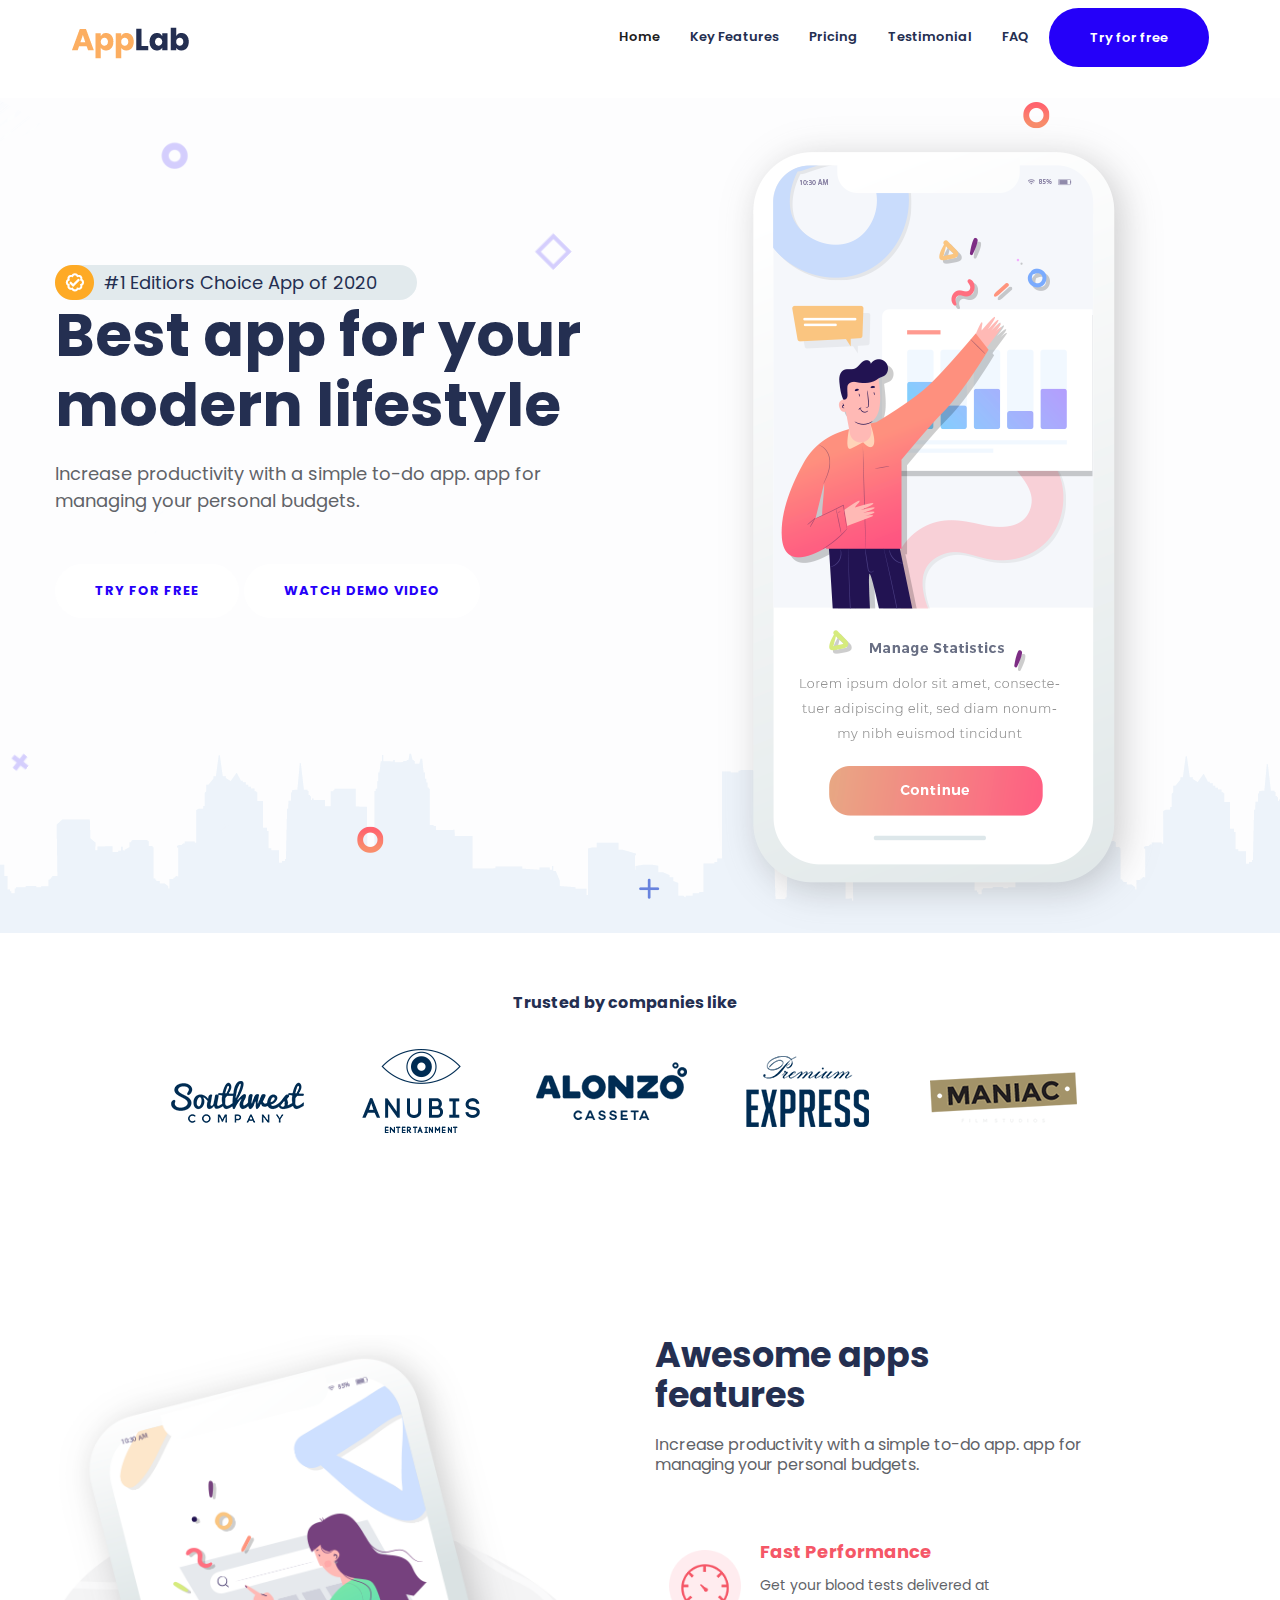
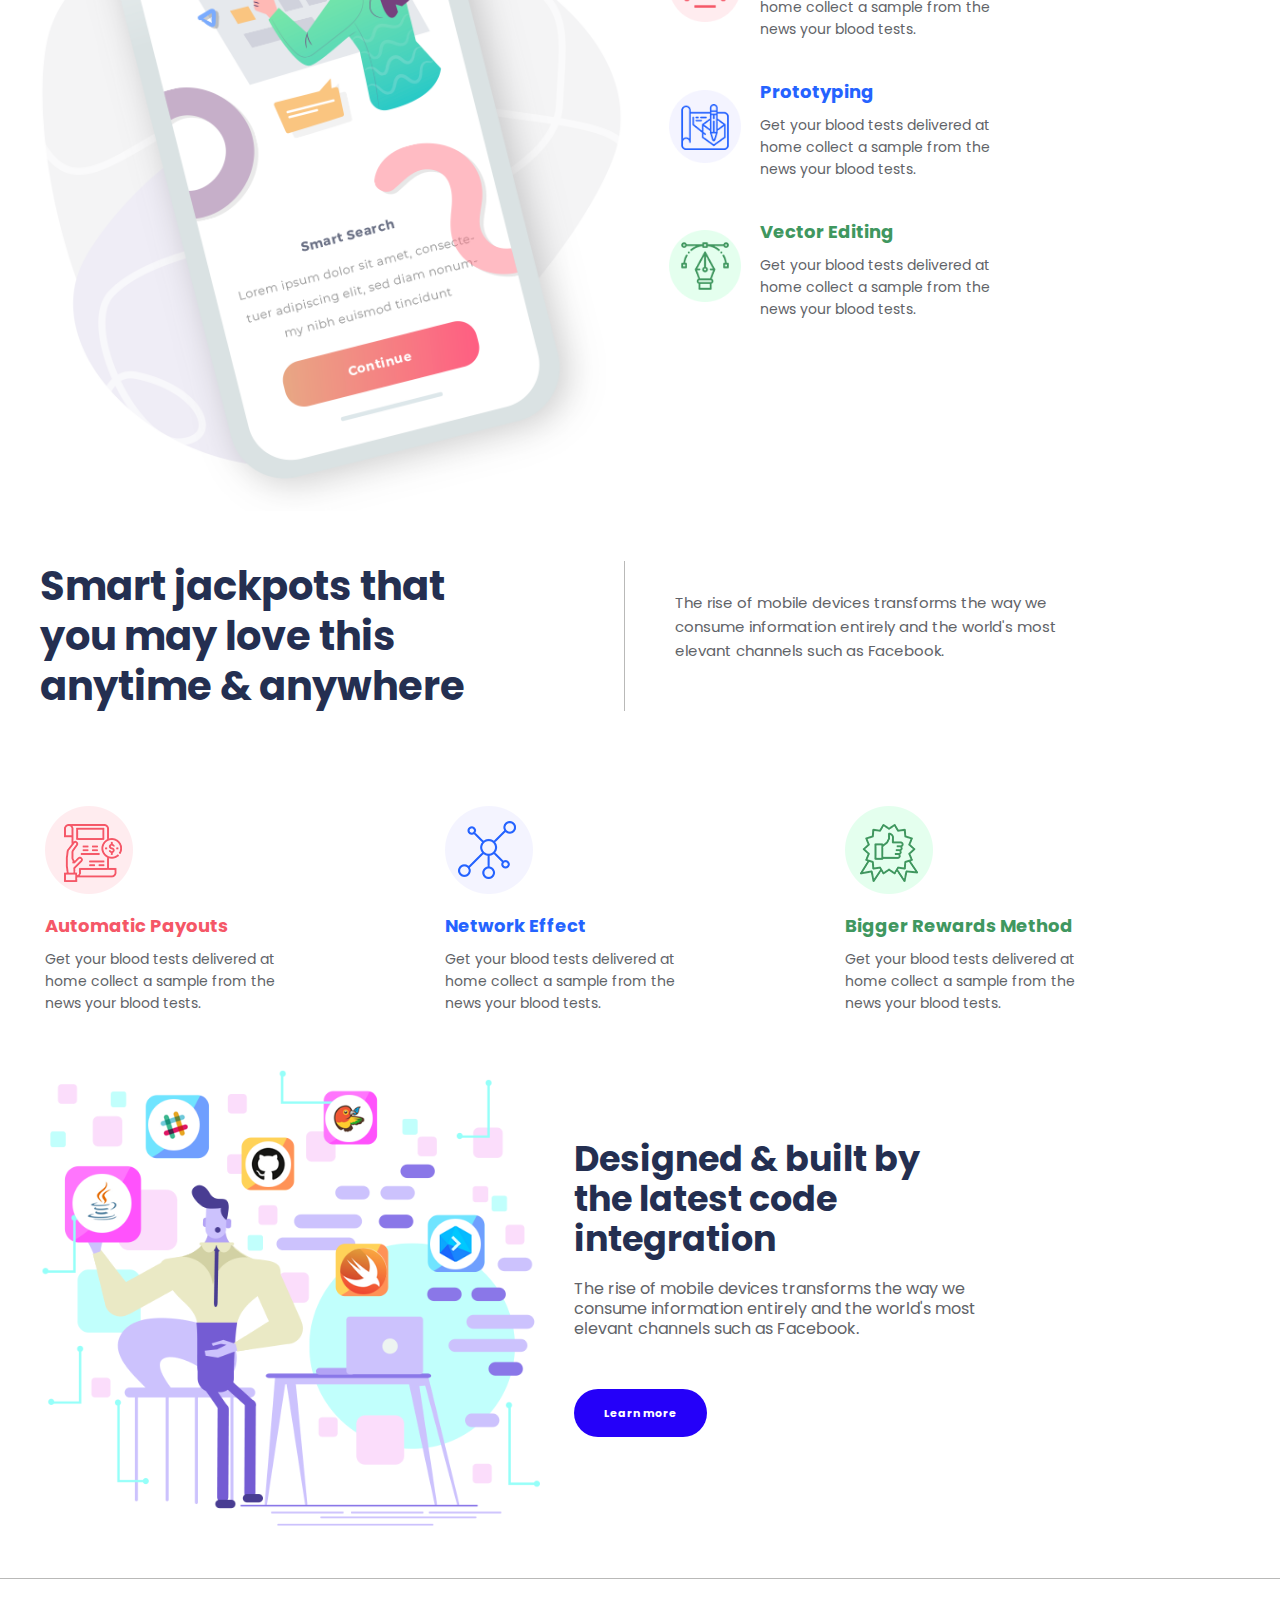
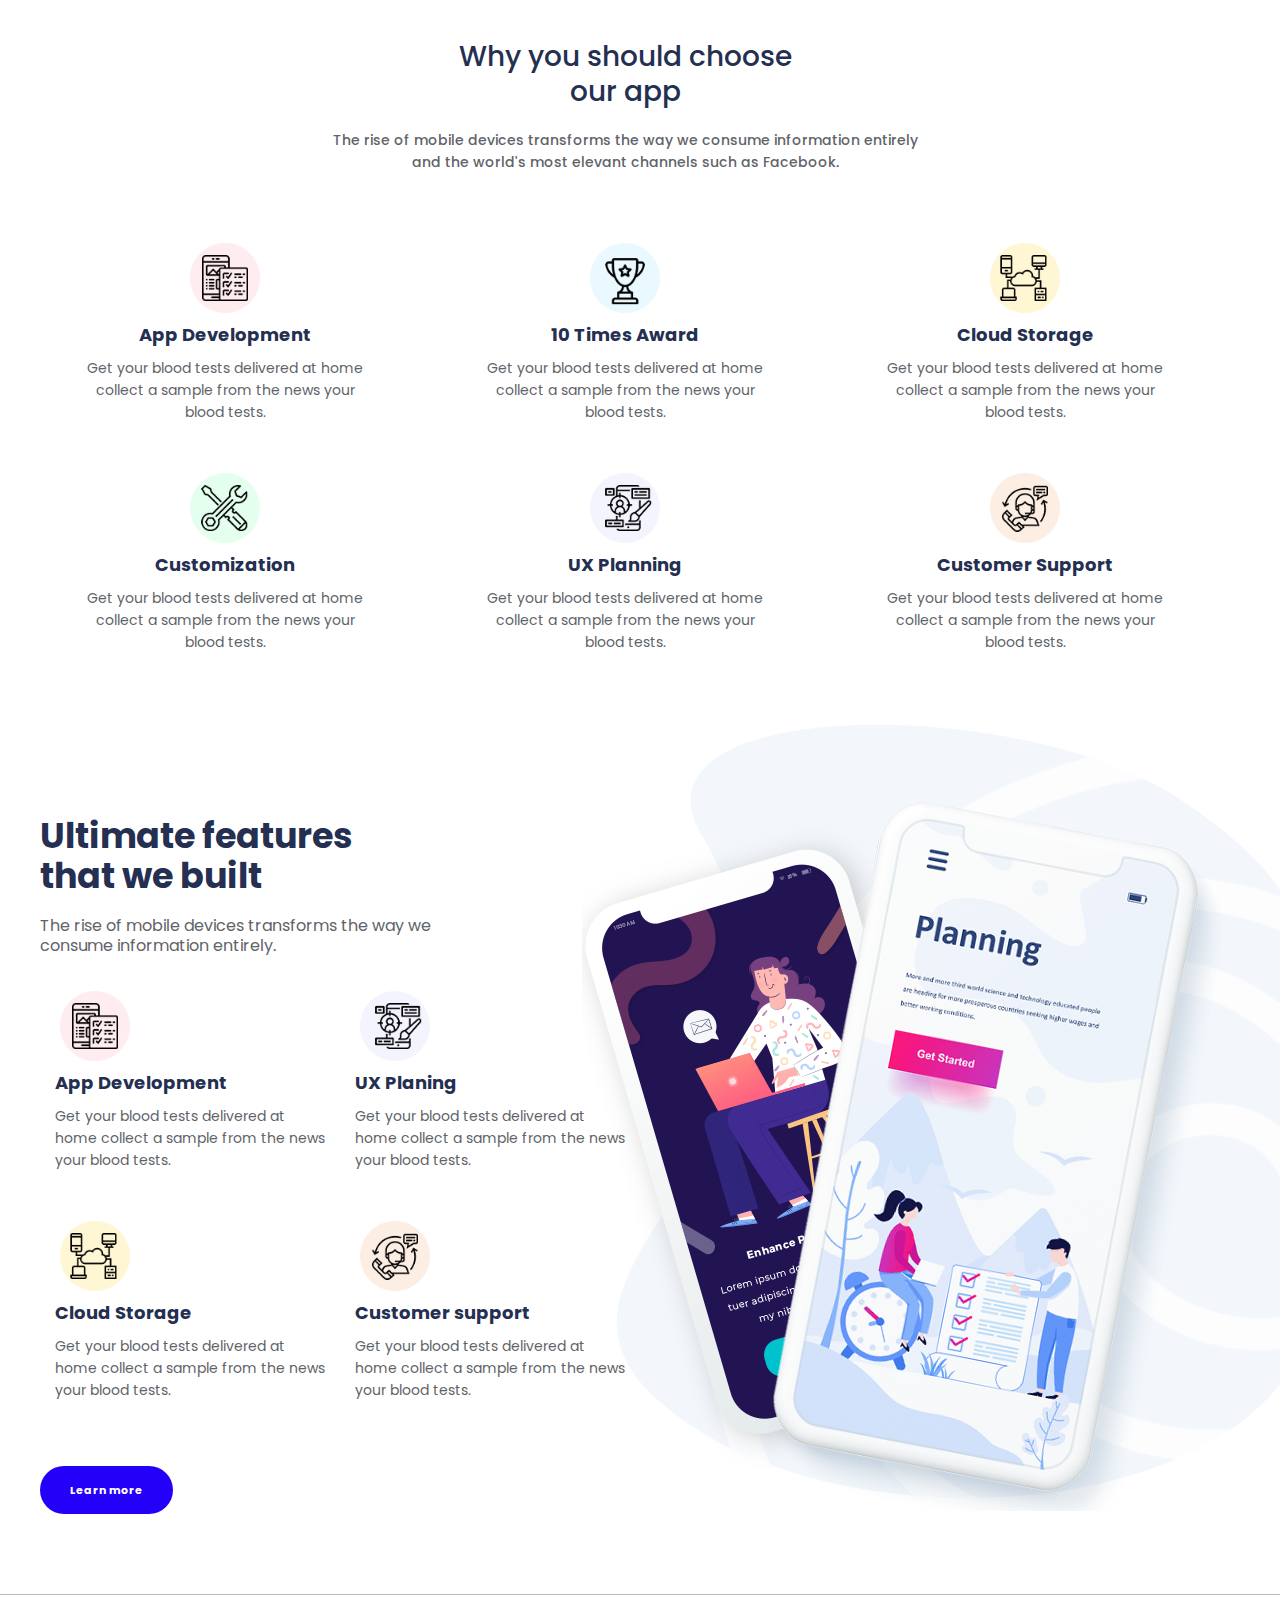
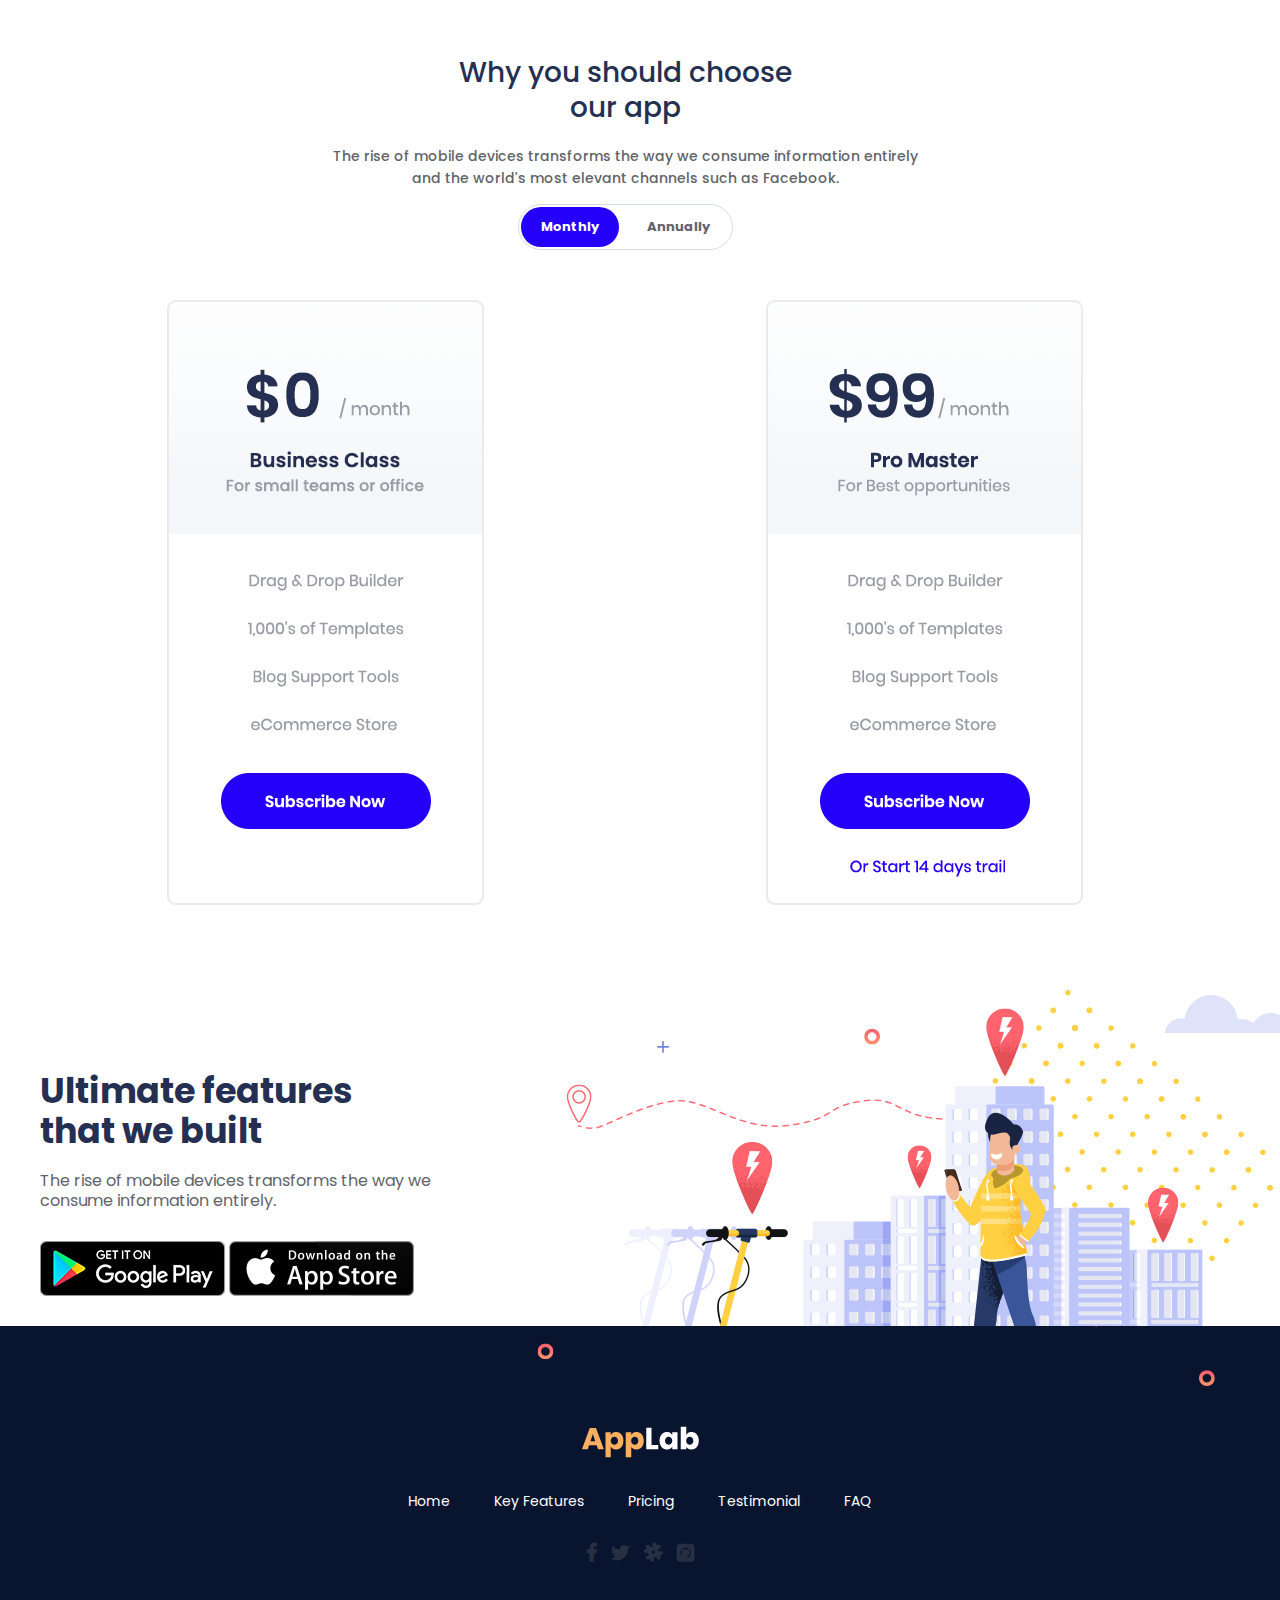
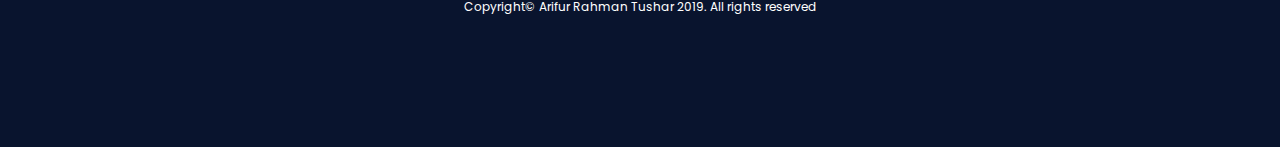
==== index.html @ 86eb219c "add test files" ====
<!DOCTYPE html>
<html lang="en">

<head>
    <meta charset="utf-8">
    <meta name="viewport" content="width=device-width, initial-scale=1, shrink-to-fit=no">
    <title>App Lab</title>

    <link href="https://fonts.googleapis.com/css?family=Roboto:400,500|Open+Sans" rel="stylesheet"><!-- Font -->
    
    <!--google fonts-->
    <link href="https://fonts.googleapis.com/css2?family=Poppins&display=swap" rel="stylesheet">
    <link href="https://fonts.googleapis.com/css2?family=Poppins:wght@400;600&display=swap" rel="stylesheet">

    <!-- Icons -->
    <link rel="stylesheet" href="https://fonts.googleapis.com/icon?family=Material+Icons"/>
    <link rel="stylesheet" href="https://cdnjs.cloudflare.com/ajax/libs/font-awesome/4.7.0/css/font-awesome.min.css">
    <!-- Icons -->

    <link rel="stylesheet" href="css/bootstrap.min.css"><!-- Bootstrap -->
    <link rel="stylesheet" href="css/custom-style.css"><!-- My Css -->

    <!-- Bootstrap -->
    <script src="js/jquery-3.3.1.slim.min.js"></script>
    <script src="js/popper.min.js"></script>
    <script src="js/bootstrap.min.js"></script>
    <!-- Bootstrap closed-->

    <!-- Awesome Slider-->
    <link rel="stylesheet" href="css/owl.carousel.min.css">
    <link rel="stylesheet" href="css/owl.theme.default.css">
    <script src="js/owl.carousel.js"></script>
    <script src="js/awesome-slider.js"></script>
    <!-- Awesome Slider closed-->
    

    

</head>

<body>

<!-- <div style="width:100%; height:1000vh; position:absolute; z-index:999; background:#000; opacity: 0.5;"></div> -->

<section>
    <div class="container">
        <nav class="navbar navbar-expand-lg navbar-light">
          <a class="navbar-brand" href="#"><img src="img/logo.png"></a>
          <button class="navbar-toggler" type="button" data-toggle="collapse" data-target="#navbarSupportedContent" aria-controls="navbarSupportedContent" aria-expanded="false" aria-label="Toggle navigation">
            <span class="navbar-toggler-icon"></span>
          </button>

          <div class="collapse navbar-collapse" id="navbarSupportedContent">
            <ul class="navbar-nav ml-auto">
              <li class="nav-item active">
                <a class="nav-link" href="index.html">Home</a>
              </li>
              <li class="nav-item">
                <a class="nav-link" href="#">Key Features</a>
              </li>

              <li class="nav-item">
                <a class="nav-link" href="#">Pricing</a>
              </li>

              <li class="nav-item">
                <a class="nav-link" href="#">Testimonial</a>
              </li>

              <li class="nav-item">
                <a class="nav-link" href="#">FAQ</a>
              </li>

              <li class="nav-item btn">
                <a class="nav-link" href="#">Try for free</a>
              </li>
            </ul>
          </div>
        </nav>
    </div>
</section>



<section class="banner-main">
    <div class="container">
        <div class="row">
            <div class="col-md-6">
                <div class="banner-left">
                    <span><img src="img/choice-icon.png"> #1 Editiors Choice App of 2020</span>
                    <h1>Best app for your<br>
                        modern lifestyle
                    </h1>
                    <p>Increase productivity with a simple to-do app. app for managing your personal budgets.</p>
                    <p><a href="#">try for free</a> <a href="#">Watch demo video</a></p>
                </div>
            </div>
            <div class="col-md-6">
                <div class="banner-right"><img src="img/banner-mobile.png"></div>
            </div>
        </div>
    </div>
</section>



<section>
    <div class="container">
        <div class="row">
            
            <div class="row al-title">
                <h1><span>Trusted by companies like</span></h1>
            </div>

            <div class="row al-logo">
                <div class="al-logo">
                    <ul>
                        <li><img src="img/company1.png"></li>
                        <li><img src="img/company2.png"></li>
                        <li><img src="img/company3.png"></li>
                        <li><img src="img/company4.png"></li>
                        <li><img src="img/company5.png"></li>
                    </ul>
                </div>
            </div>


            <div class="row">
                <div class="col-md-6">
                    <div class="awesome-left"><img src="img/awesome-mobile.png"></div>
                </div>
                <div class="col-md-6">
                    <div class="awesome-right">
                        <h1>Awesome apps<br> features</h1>
                        <p>Increase productivity with a simple to-do app. app for<br> managing your personal budgets.</p>
                    </div>

                    <div class="awesome-part">
                        <div class="awesome-part-left">
                            <img src="img/awesome-fast.png">
                        </div>
                        <div class="awesome-part-right red">
                            <h5>Fast Performance</h5>
                            <p>Get your blood tests delivered at<br> home collect a sample from the<br> news your blood tests.</p>
                        </div>
                    </div>
                    <div class="awesome-part">
                        <div class="awesome-part-left">
                            <img src="img/awesome-prototyping.png">
                        </div>
                        <div class="awesome-part-right blue">
                            <h5>Prototyping</h5>
                            <p>Get your blood tests delivered at<br> home collect a sample from the<br> news your blood tests.</p>
                        </div>
                    </div>
                    <div class="awesome-part">
                        <div class="awesome-part-left">
                            <img src="img/awesome-vector.png">
                        </div>
                        <div class="awesome-part-right green">
                            <h5>Vector Editing</h5>
                            <p>Get your blood tests delivered at<br> home collect a sample from the<br> news your blood tests.</p>
                        </div>
                    </div>

                </div>
            </div>


            <div class="row smart-main">
                <div class="col-md-6 smart-left">
                    Smart jackpots that<br>
                    you may love this<br>
                    anytime & anywhere
                </div>
                <div class="col-md-6 smart-right">
                    The rise of mobile devices transforms the way we<br>
                    consume information entirely and the world's most<br>
                    elevant channels such as Facebook.
                </div>
            </div>


            <div class="row smart-main">
                <div class="col-md-4">
                   <div class="awesome-part2">
                        <div class="awesome-part-left2">
                            <img src="img/automatic.png">
                        </div>
                        <div class="awesome-part-right2 red">
                            <h5>Automatic Payouts</h5>
                            <p>Get your blood tests delivered at<br> home collect a sample from the<br> news your blood tests.</p>
                        </div>
                    </div>
                </div>
                <div class="col-md-4">
                   <div class="awesome-part2">
                        <div class="awesome-part-left2">
                            <img src="img/network.png">
                        </div>
                        <div class="awesome-part-right2 blue">
                            <h5>Network Effect</h5>
                            <p>Get your blood tests delivered at<br> home collect a sample from the<br> news your blood tests.</p>
                        </div>
                    </div>
                </div>
                <div class="col-md-4">
                   <div class="awesome-part2">
                        <div class="awesome-part-left2">
                            <img src="img/bigger.png">
                        </div>
                        <div class="awesome-part-right2 green">
                            <h5>Bigger Rewards Method</h5>
                            <p>Get your blood tests delivered at<br> home collect a sample from the<br> news your blood tests.</p>
                        </div>
                    </div>
                </div>
            </div>


            <div class="row">
                <div class="col-md-6">
                    <div class="awesome-left"><img src="img/designed.png"></div>
                </div>
                <div class="col-md-6">
                    <div class="awesome-right pt-50">
                        <h1>Designed & built by<br>
                        the latest code<br>
                        integration</h1>
                        <p>The rise of mobile devices transforms the way we<br>
                        consume information entirely and the world's most<br>
                        elevant channels such as Facebook.</p>
                        <p><a href="#">Learn more</a></p>
                    </div>

                </div>
            </div>




        </div>
    </div>
</section>






<section class="b-top">
    <div class="container">
        <div class="row">
            
            <div class="row choose-title">
                <h1>Why you should choose<br>our app<span>The rise of mobile devices transforms the way we consume information entirely<br>
and the world's most elevant channels such as Facebook.</span></h1>
            </div>


            <div class="row smart-main">
                <div class="col-md-4">
                    <div class="choose-top">
                        <img src="img/app1.png">
                    </div>
                    <div class="choose-bot">
                        <h5>App Development</h5>
                        <p>Get your blood tests delivered at home collect a sample from the news your blood tests.</p>
                    </div>
                </div>

                <div class="col-md-4">
                    <div class="choose-top">
                        <img src="img/app2.png">
                    </div>
                    <div class="choose-bot">
                        <h5>10 Times Award</h5>
                        <p>Get your blood tests delivered at home collect a sample from the news your blood tests.</p>
                    </div>
                </div>

                <div class="col-md-4">
                    <div class="choose-top">
                        <img src="img/app3.png">
                    </div>
                    <div class="choose-bot">
                        <h5>Cloud Storage</h5>
                        <p>Get your blood tests delivered at home collect a sample from the news your blood tests.</p>
                    </div>
                </div>

                <div class="col-md-4">
                    <div class="choose-top">
                        <img src="img/app4.png">
                    </div>
                    <div class="choose-bot">
                        <h5>Customization</h5>
                        <p>Get your blood tests delivered at home collect a sample from the news your blood tests.</p>
                    </div>
                </div>

                <div class="col-md-4">
                    <div class="choose-top">
                        <img src="img/app5.png">
                    </div>
                    <div class="choose-bot">
                        <h5>UX Planning</h5>
                        <p>Get your blood tests delivered at home collect a sample from the news your blood tests.</p>
                    </div>
                </div>

                <div class="col-md-4">
                    <div class="choose-top">
                        <img src="img/app6.png">
                    </div>
                    <div class="choose-bot">
                        <h5>Customer Support</h5>
                        <p>Get your blood tests delivered at home collect a sample from the news your blood tests.</p>
                    </div>
                </div>
                
            </div>


        </div>
    </div>
</section>



<section class="ultimate-bg">
    <div class="container">

        <div class="row mt-4 pt-4">
            
            <div class="col-lg-6 col-md-12 col-sm-12 col-xs-12">

                <div class="row">
                    <div class="awesome-right pt-50">
                        <h1>Ultimate features <br>that we built</h1>
                        <p>The rise of mobile devices transforms the way we<br> consume information entirely.</p>
                    </div>
                </div>

                <div class="row">

                    <div class="col-md-6">
                        <div class="choose-top text-left">
                            <img src="img/app1.png">
                        </div>
                        <div class="choose-bot text-left pl-0 pr-0">
                            <h5>App Development</h5>
                            <p>Get your blood tests delivered at home collect a sample from the news your blood tests.</p>
                        </div>
                    </div>

                    <div class="col-md-6">
                        <div class="choose-top text-left">
                            <img src="img/app5.png">
                        </div>
                        <div class="choose-bot text-left pl-0 pr-0">
                            <h5>UX Planing</h5>
                            <p>Get your blood tests delivered at home collect a sample from the news your blood tests.</p>
                        </div>
                   </div>

                    <div class="col-md-6">
                        <div class="choose-top text-left">
                            <img src="img/app3.png">
                        </div>
                        <div class="choose-bot text-left pl-0 pr-0">
                            <h5>Cloud Storage</h5>
                            <p>Get your blood tests delivered at home collect a sample from the news your blood tests.</p>
                        </div>
                   </div>

                    <div class="col-md-6">
                        <div class="choose-top text-left">
                            <img src="img/app6.png">
                        </div>
                        <div class="choose-bot text-left pl-0 pr-0">
                            <h5>Customer support</h5>
                            <p>Get your blood tests delivered at home collect a sample from the news your blood tests.</p>
                        </div>
                   </div>

                </div>

                <div class="row">
                    <div class="awesome-right">
                        <p><a href="#">Learn more</a></p>
                    </div>
                </div>

            </div>
            <div class="col-md-6">&nbsp;</div>
        </div>

    </div>
</section>




<section class="b-top">
    <div class="container">
        <div class="row">
            
            <div class="row choose-title">
                <h1>Why you should choose<br>our app<span>The rise of mobile devices transforms the way we consume information entirely<br>
and the world's most elevant channels such as Facebook.</span></h1>
            </div>


            <div class="row full pl-3 pr-3 pb-4">

                <div class="tabing-cover">

                    <ul class="nav nav-tabs" id="myTab" role="tablist">
                        <span>
                        <li class="nav-item" role="presentation">
                            <a class="nav-link text-center active" id="branding-tab" data-toggle="tab" href="#branding" role="tab" aria-controls="branding" aria-selected="true">
                                Monthly
                            </a>
                        </li>
                        <li class="nav-item" role="presentation">
                            <a class="nav-link text-center" id="website-tab" data-toggle="tab" href="#website" role="tab" aria-controls="website" aria-selected="false">
                                Annually
                            </a>
                        </li>
                        </span>
                        
                    </ul>


                    <div class="tab-content" id="myTabContent">

                        <div class="tab-pane fade show active" id="branding" role="tabpanel" aria-labelledby="branding-tab">
                            <div class="row mb-4">
                                <div class="col-md-6">
                                    <div class="port-main">
                                        <img src="img/0.png" width="auto">
                                    </div>
                                </div>
                                <div class="col-md-6">
                                    <div class="port-main">
                                        <img src="img/99.png" width="auto">
                                    </div>
                                </div>
                            </div>
                        </div>



                        <div class="tab-pane fade" id="website" role="tabpanel" aria-labelledby="website-tab">
                            <div class="row mb-4">
                                <div class="col-md-6">
                                    <div class="port-main">
                                        <img src="img/0.png">
                                    </div>
                                </div>
                                <div class="col-md-6">
                                    <div class="port-main">
                                        <img src="img/99.png" width="auto">
                                    </div>
                                </div>
                            </div>
                        </div>

                        
                    </div>
                </div>
            </div>


        </div>
    </div>
</section>



<section class="f-top-bg">
    <div class="container">

        <div class="row mt-4 pt-4">
            
            <div class="col-lg-6 col-md-12 col-sm-12 col-xs-12">

                <div class="row">
                    <div class="awesome-right pt-50">
                        <h1>Ultimate features <br>that we built</h1>
                        <p>The rise of mobile devices transforms the way we<br> consume information entirely.</p>
                    </div>
                </div>

                <div class="row">
                    <div class="awesome-right">
                        <p><img src="img/google-pay.png"> <img src="img/app-store.png"></p>
                    </div>
                </div>

            </div>
            <div class="col-md-6">&nbsp;</div>
        </div>

    </div>
</section>



<footer class="footer-bg">
    <div class="container">
        <div class="row">
            <div class="footer-nav"><img src="img/footer-logo.png"></div>
        </div>
        <div class="row">
            <div class="footer-nav">
                <ul>
                    <li><a href="#">Home</a></li>
                    <li><a href="#">Key Features</a></li>
                    <li><a href="#">Pricing</a></li>
                    <li><a href="#">Testimonial</a></li>
                    <li><a href="#">FAQ</a></li>
                </ul>
            </div>
        </div>
        <div class="row">
            <div class="footer-nav">
                <a href="#"><i class="fa fa-facebook" aria-hidden="true"></i></a>
                <a href="#"><i class="fa fa-twitter" aria-hidden="true"></i></a>
                <a href="#"><i class="fa fa-slack" aria-hidden="true"></i></a>
                <a href="#"><i class="fa fa-github-square" aria-hidden="true"></i></a>
            </div>
        </div>
        <div class="row">
            <div class="footer-nav">
                <p>Copyright© Arifur Rahman Tushar 2019. All rights reserved</p>
            </div>
        </div>
    </div>
</footer>



</body>
</html>
---- css/custom-style.css ----
body{ font-family: 'Poppins', sans-serif;}


h1,h2,h3,h4,h5,h6{ margin:0px; padding:0px; }
p{ padding:0px; margin:0px; }


.navigation-main{ width:100%; padding-top:15px;}
.navbar-light .navbar-nav .nav-link{ color:#242f51; font-size:13px; font-weight:600; margin-left:10px; margin-right:20px; line-height:57px; padding:0px;}
.navbar-nav .btn{ background:#2500f9; border-radius:30px; padding:0px; margin-bottom:10px;}
.navbar-nav .btn a{ color:#fff !important; display:inline-block; padding:0px; line-height:57px; margin-left:0px !important; margin-right:0px !important; 
	padding-left:40px!important; padding-right:40px!important;}


@media only screen and (max-width:991px){
 .navbar-collapse{ background:#ff7500; position:absolute; top:50px; width:100%; border-radius:5px; z-index:9; }
 .navbar-light .navbar-toggler{ border:none; outline:none; }
}


.banner-main{ background-image:url("../img/banner-bg2.png"); padding-top:30px; background-position:bottom left; background-repeat:repeat-x;}


.banner-left{ padding:150px 0px;}
.banner-left span{ display:inline-block; font-size:18px; line-height:20px; color:#242f51; padding-right:40px; background-color:#e2eaed; line-height:35px; border-radius:20px;}
.banner-left span img{ float:left; margin-right:10px;}
.banner-left h1{ margin-bottom:20px; font-size:60px; color:#242f51; line-height:70px; font-weight:bold;}
.banner-left p{ font-size:18px; color:#616368; }
.banner-left p a{ text-decoration:none; background:#fff; padding:17px 40px; border-radius:30px; color:#2500f9; 
	text-transform:uppercase; font-weight:bold; letter-spacing:1px; font-size:13px; margin-top:50px; display:inline-block;}
.banner-left p a:hover{ background:#2500f9; color:#fff; }

.banner-right{ text-align:center; }
.banner-right img{}



.al-title{ text-align:center; margin-bottom:20px; width:100%;}
.al-title h1{ display:block; width:100%; font-size:28px; border-bottom:none; color:#14171e; margin:60px 0px 0px 0px;}
.al-title h1 span{ font-size:16px; color:#242f51; font-weight:bold; display:block; margin-bottom:15px;}
.al-title p{ width:100%; font-size:18px; line-height:27px; margin-top:50px;}

.al-logo{ width:100%; text-align:center; margin-bottom:100px;}
.al-logo p{ font-size:18px; line-height:27px;}
.al-logo ul{ margin:0px; padding:0px; list-style-type:none;}
.al-logo ul li{ display:inline; margin-left:25px; margin-right:25px;}
.al-logo ul li img{}



.awesome-left{ text-align: center; }
.awesome-left img{ width:100%; height:auto; }

.awesome-right{}
.awesome-right.pt-50{ padding-top:70px; }
.awesome-right h1{ margin-bottom:20px; font-size:35px; color:#242f51; line-height:40px; font-weight:bold;}
.awesome-right p{ font-size:16px; color:#616368; line-height:20px; margin-bottom:30px;}

.awesome-right p a{ text-decoration:none; padding:14px 30px; border-radius:30px; background-color:#2500f9; color:#fff; font-weight:bold; font-size:11px; margin-top:20px; display:inline-block;}
.awesome-right p a:hover{ background-color:#2500f9; color:#fff;}

.awesome-part{ width:100%; float:left; margin-top:20px; }
.awesome-part-left{ width:100px; padding:5px; float:left; margin-top:10px; text-align:center;}
.awesome-part-left img{ margin-top:10px; width:80%; }
.awesome-part-right{ padding:5px; width: calc(100% - 100px); float:right; text-align:left; margin-top:10px;}
.awesome-part-right h5{ font-size:18px; line-height:24px; margin-bottom:10px; font-weight:bold;}
.awesome-part-right p{ font-size:14px; line-height:22px; color:#616368;}



.red{ color:#f55767;}
.blue{ color:#2563ff;}
.green{ color:#40975f;}




.smart-main{ width:100%; float:left; margin-top:50px;}
.smart-left{ font-size:40px; line-height:50px; color:#242f51; font-weight:bold; border-right:1px solid #b9b9b8;}
.smart-right{ font-size:15px; line-height:24px; color:#616368; padding-left:50px; padding-top:30px;}




.awesome-part2{ width:100%; float:left; margin-top:20px; margin-bottom:50px;}

.awesome-part-left2{ width:100%; padding:5px; float:left; margin-top:10px;}
.awesome-part-left2 img{ margin-top:10px; }

.awesome-part-right2{ padding:5px; width:100%; float:left; margin-top:10px;}
.awesome-part-right2 h5{ font-size:18px; line-height:24px; margin-bottom:10px; font-weight:bold;}
.awesome-part-right2 p{ font-size:14px; line-height:22px; color:#616368;}





.b-top{ border-top:1px solid #b9b9b8; margin-top:50px;}
/*.b-bot{ border-bottom:1px solid #b9b9b8; margin-bottom:50px;}*/

.choose-title{ text-align:center; width:100%;}
.choose-title h1{ display:block; width:100%; font-size:28px; line-height:35px; border-bottom:none; color:#242f51; margin:60px 0px 0px 0px;}
.choose-title h1 span{ font-size:14px; line-height:22px; color:#616368; display:block; margin-top:20px; margin-bottom:15px;}
/*.choose-title p{ width:100%; font-size:18px; line-height:27px; margin-top:50px;}*/

.choose-top{ width:100%; padding:5px; float:left; text-align:center;}
.choose-top img{ width:70px; }

.choose-bot{ padding:5px 40px; width:100%; float:left; text-align:center; margin-bottom:40px;}
.choose-bot h5{ font-size:18px; line-height:24px; margin-bottom:10px; font-weight:bold; color:#242f51;}
.choose-bot p{ font-size:14px; line-height:22px; color:#616368;}


.ultimate-bg{ background-image:url(../img/ultimate-mobile.png); background-repeat: no-repeat; background-position:top right; }

@media only screen and (max-width:992px){
.ultimate-bg{ background-image:none;}

}






.full{ width:100%; float:left; }

.tabing-cover{ margin:0px auto; width:100%; float:left; }
.tabing-cover .nav{ display:inherit; margin-bottom:50px;}
.tabing-cover .nav-tabs{ text-align:center; border-bottom:none;}
.tabing-cover .nav-tabs span{ border:1px solid #d6dcdf; display:inline-block; border-radius:30px;}
.tabing-cover .nav-tabs .nav-item{ display:inline-block; border-radius:30px; margin:2px;}
.tabing-cover .nav-tabs .nav-link{ background:#fff; border:none; border-radius:30px; font-weight:bold; color:#616368; font-size:13px; padding:10px 20px; }
.tabing-cover .nav-tabs .nav-link:hover{ background-color:#2500f9; color:#fff; }
.tabing-cover .nav-tabs .nav-item.show .nav-link, .nav-tabs .nav-link.active{ background-color:#2500f9; color:#fff;}

.port-main{ text-align:center; }
.port-main img{ text-align:center; }



.f-top-bg{ background-image:url(../img/download-app-bg.png); background-repeat: no-repeat; background-position:top right; }

@media only screen and (max-width:992px){
.f-top-bg{ background-image:none;}

}



.footer-bg{ background-image:url(../img/footer-bg.png); background-repeat:no-repeat; background-position: top right; background-color:#09142e; padding:100px 0px;}

.footer-nav{ width:100%; float:left; text-align:center; margin-bottom:30px;}
.footer-nav img{ width:auto; height:auto; }
.footer-nav ul{ margin:0px; padding:0px; }
.footer-nav ul li{ list-style:none; display: inline; margin:0px 20px;}
.footer-nav ul li a{ text-decoration:none; font-size:14px; line-height:20px; color:#fff;}
.footer-nav ul li a:hover{ text-decoration: underline; }
.footer-nav p{ font-size:12px; color:#fff; line-height:20px; }
.footer-nav a i{ color:#273043; font-size:20px; margin:0px 5px; font-weight:bold;}
.footer-nav a i:hover{ color:#fff; }
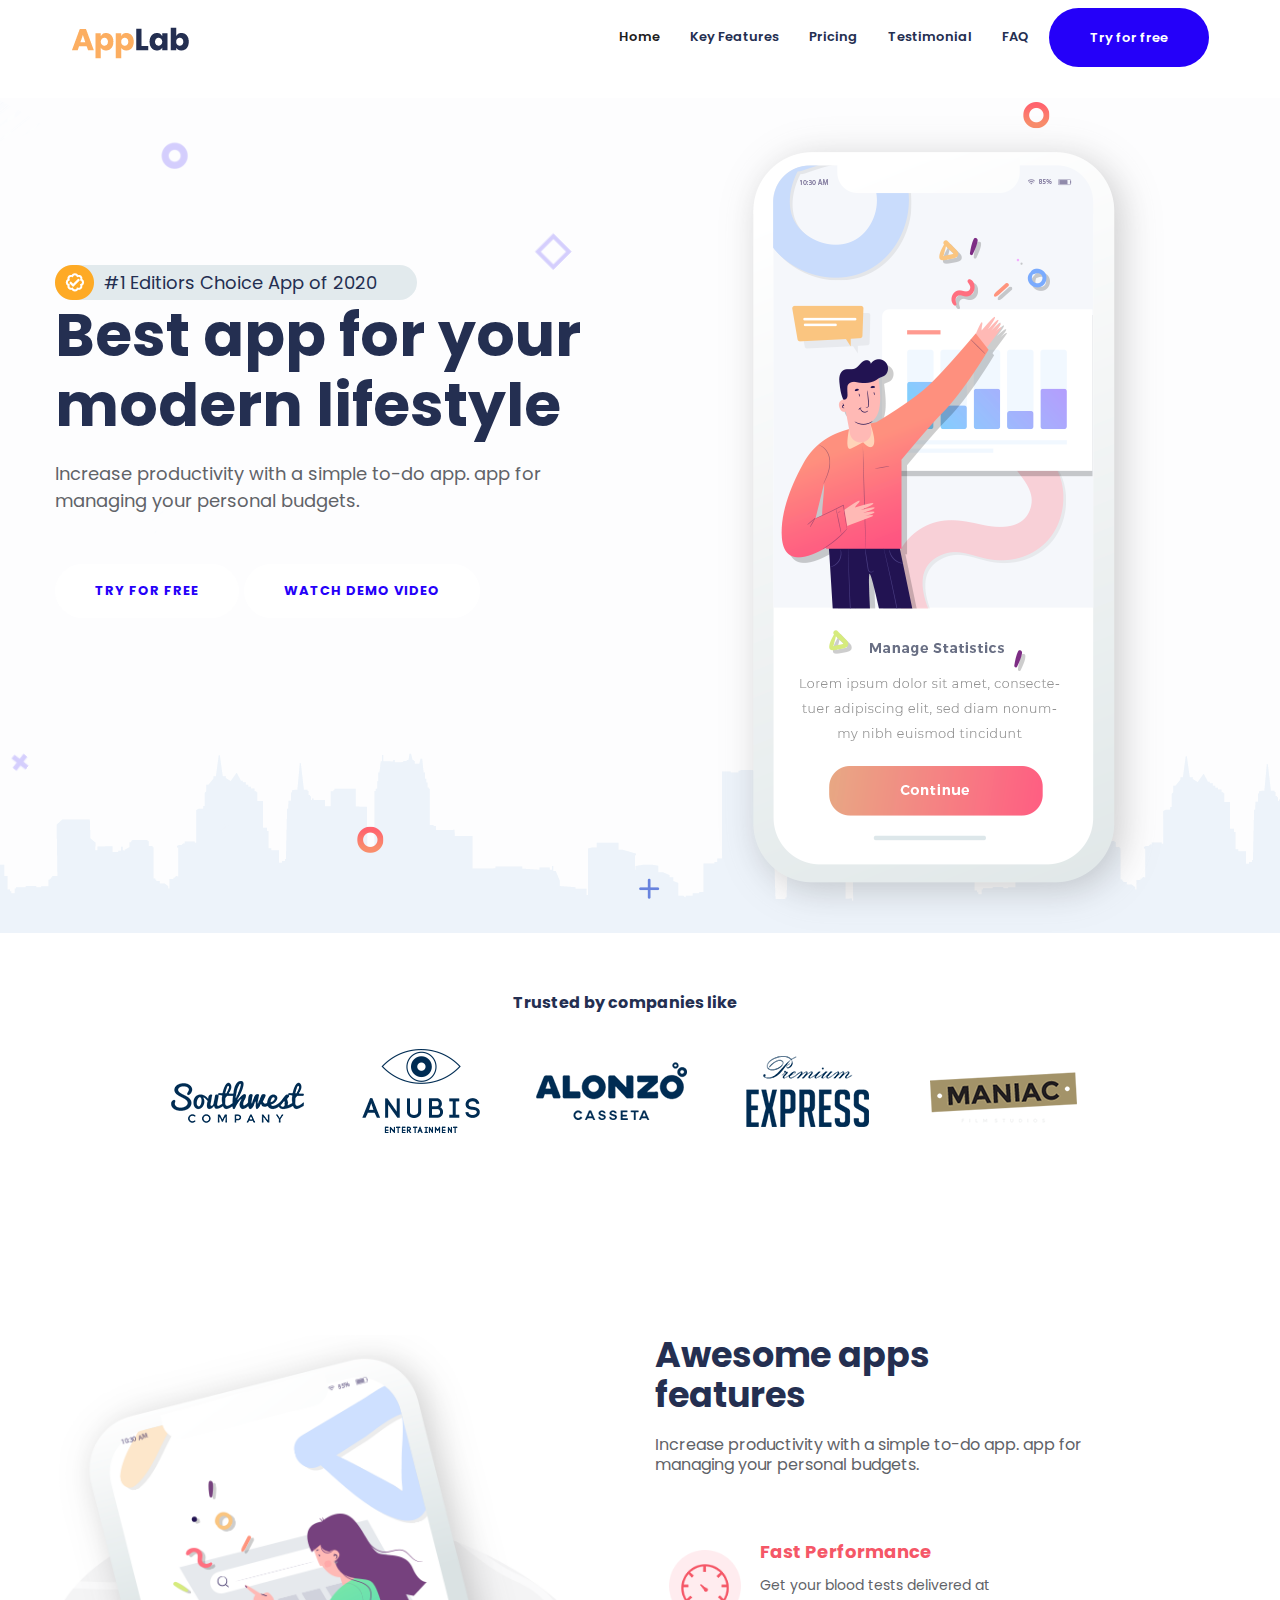
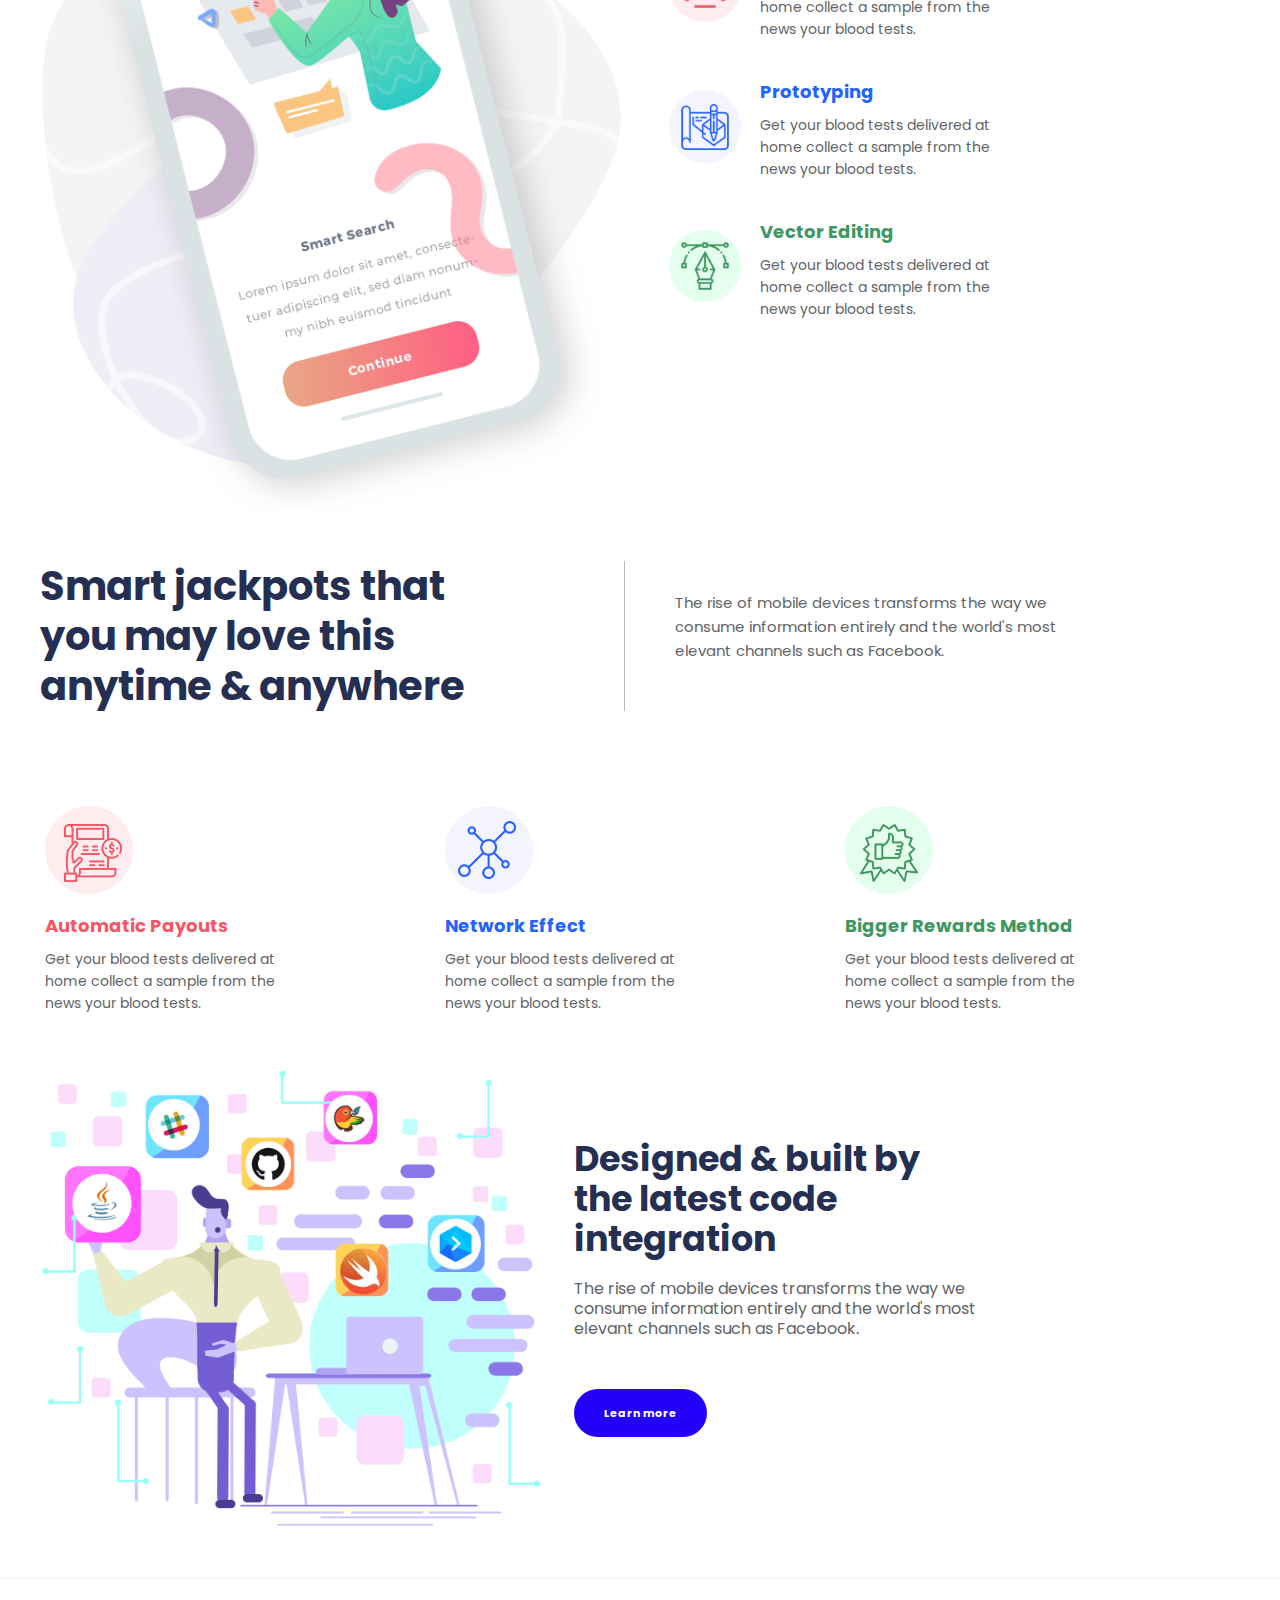
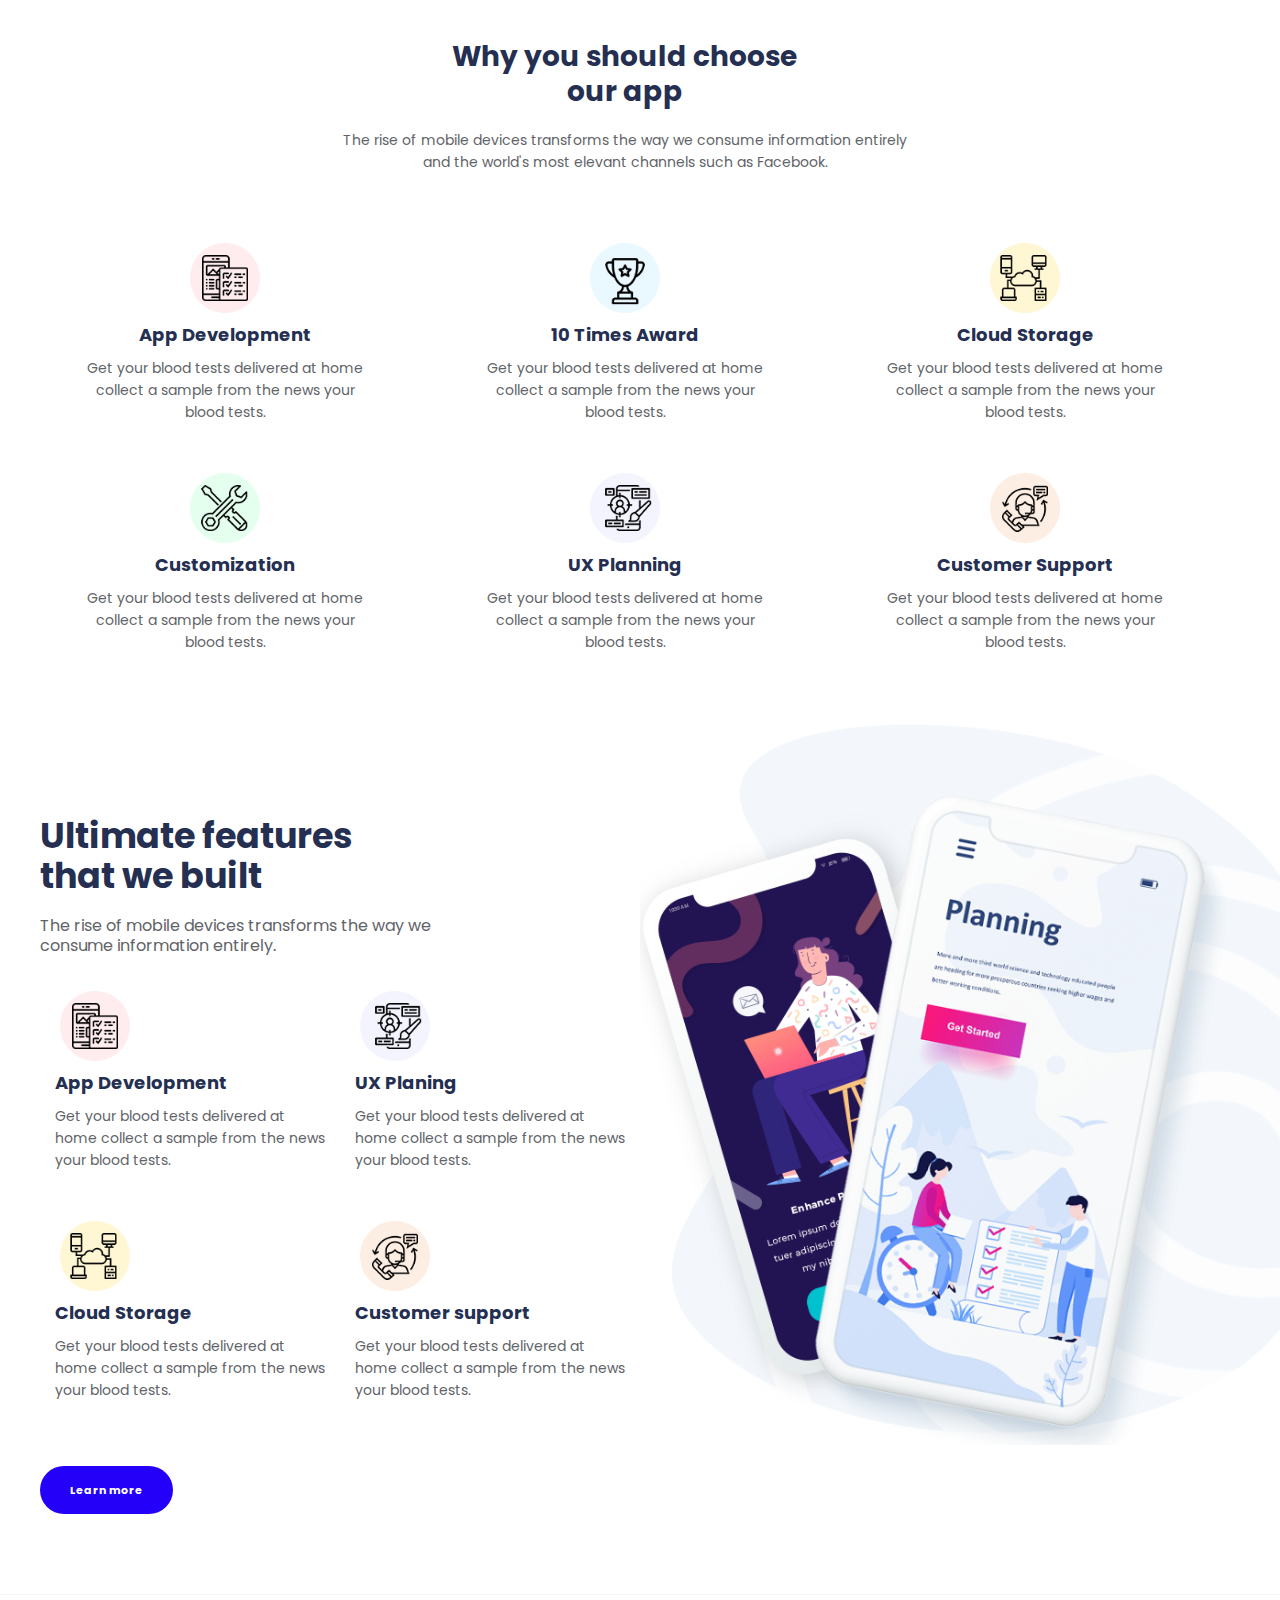
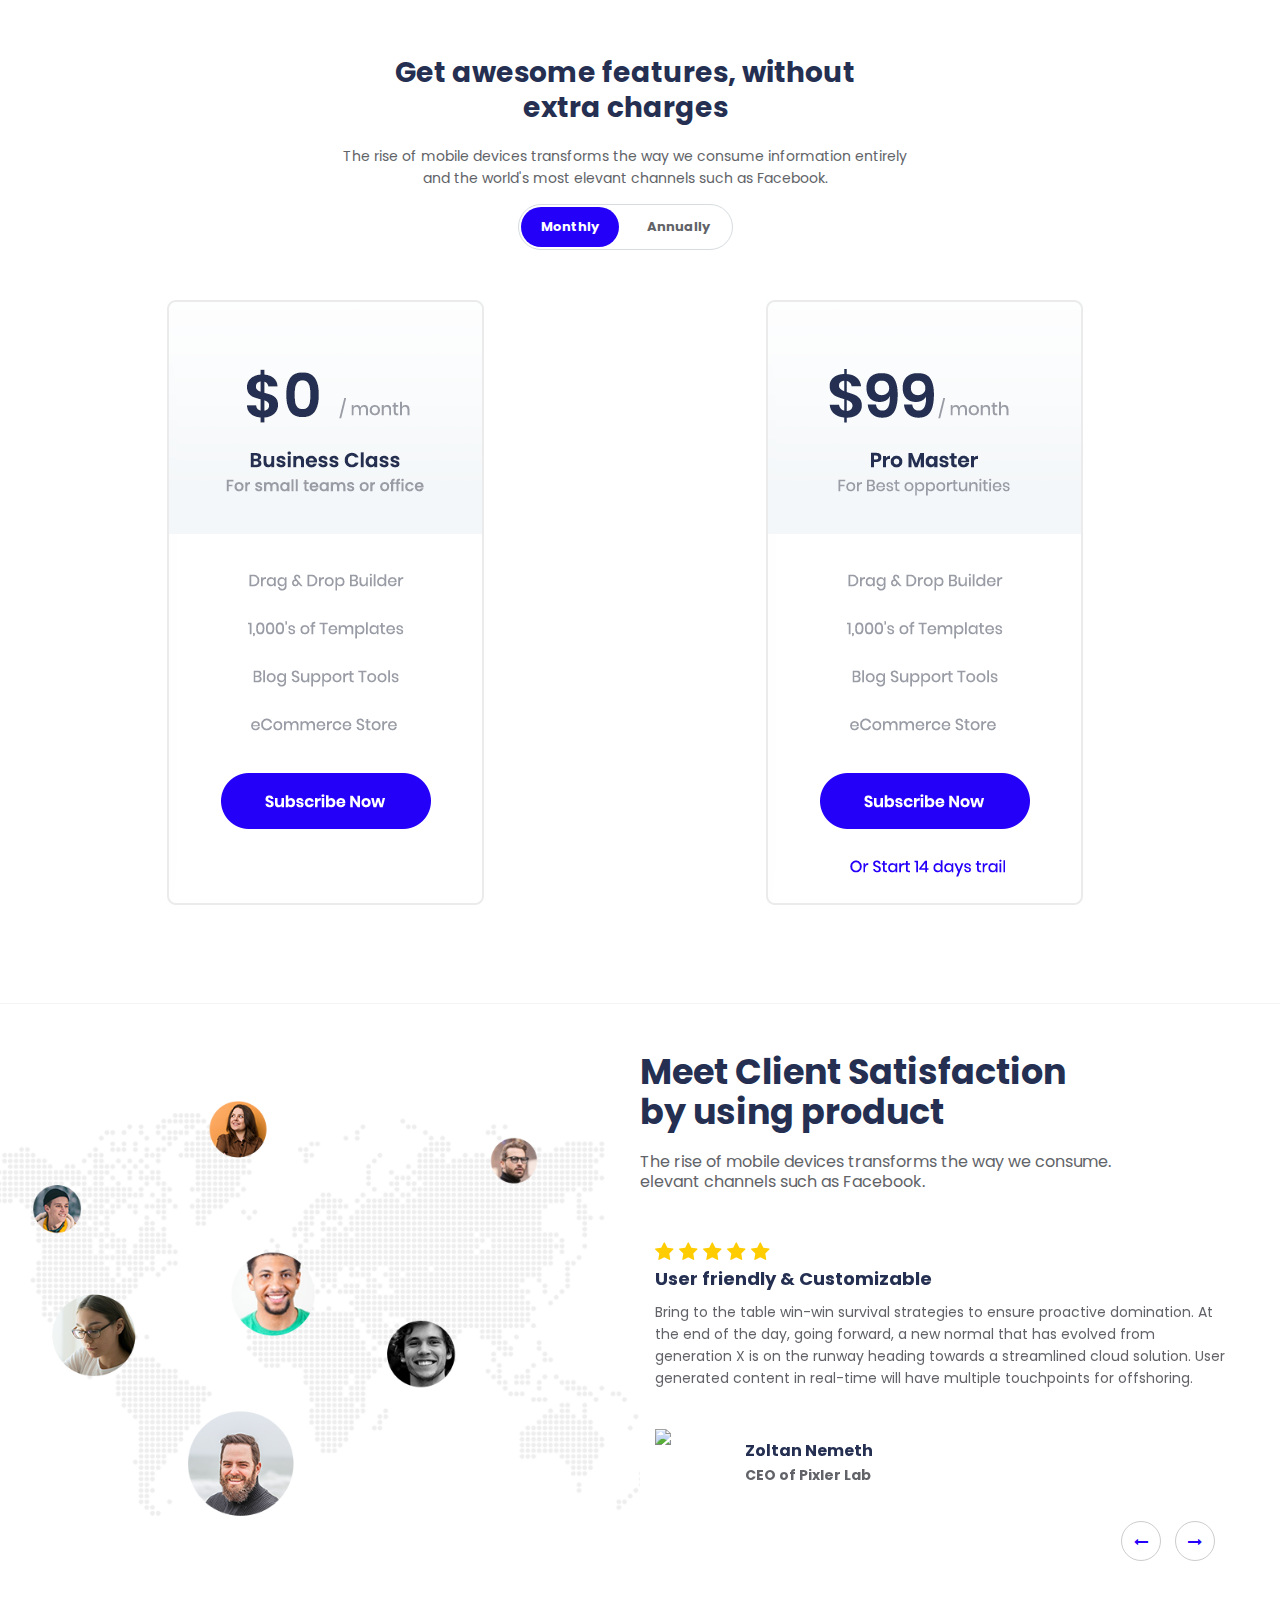
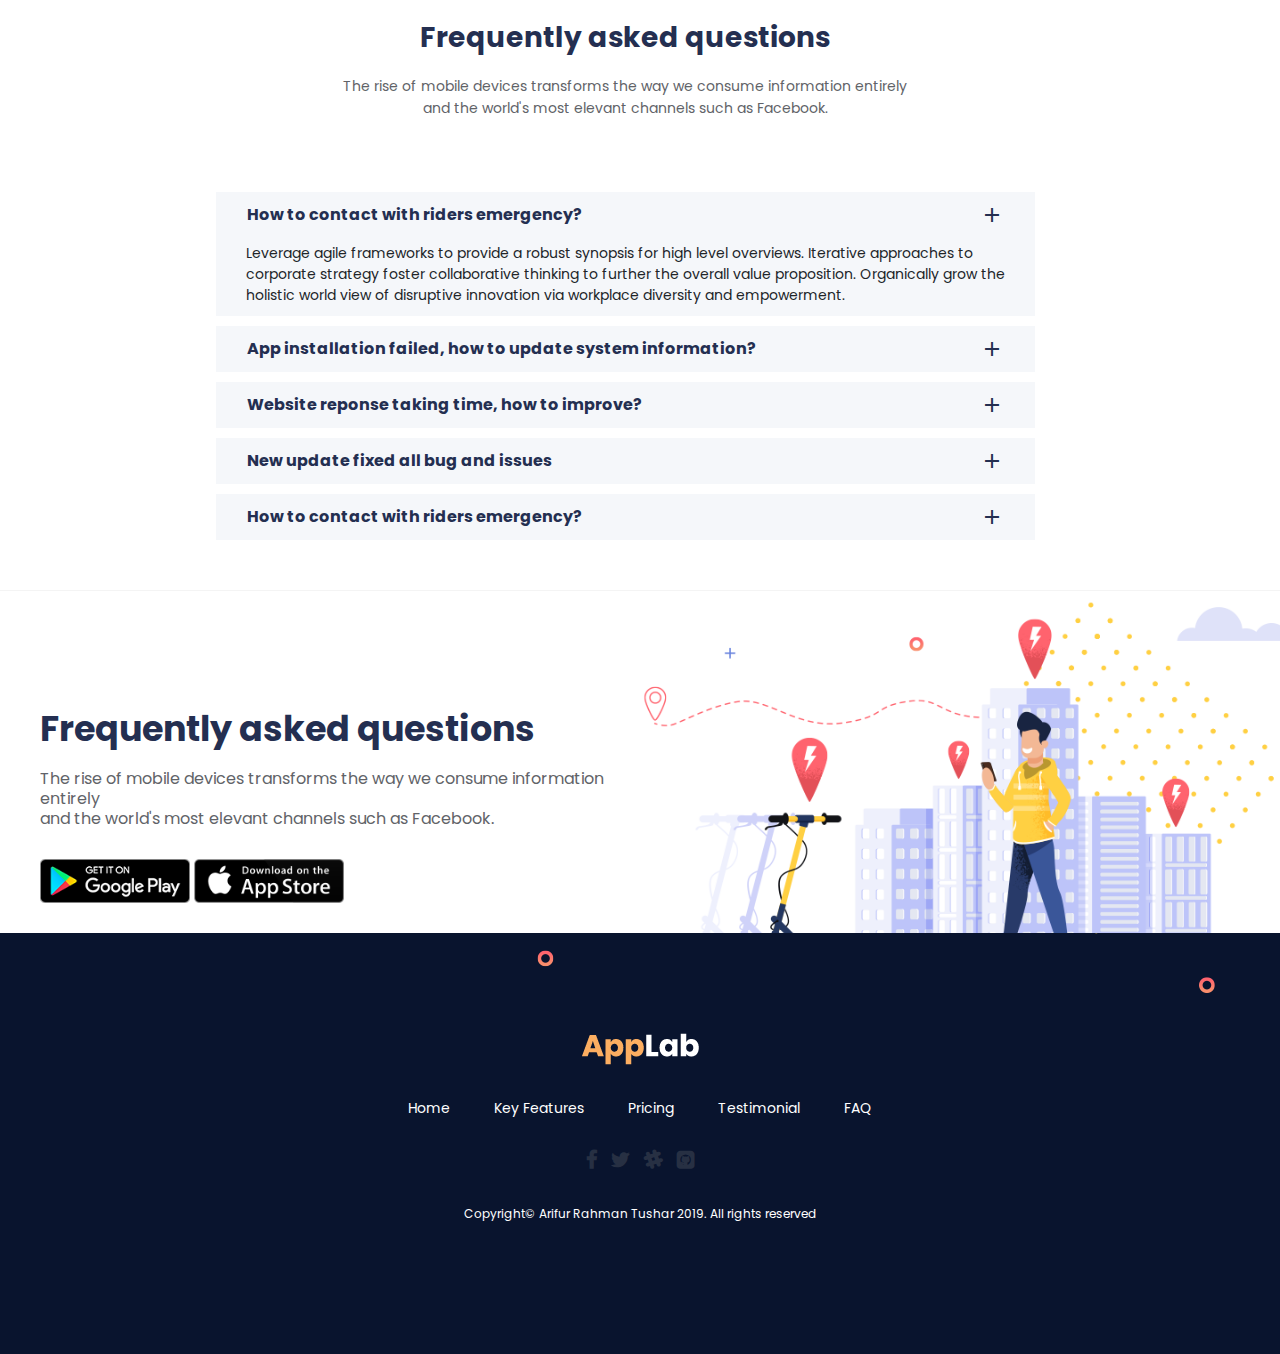
==== commit d1167929: "Update index.html" ====
--- a/index.html
+++ b/index.html
@@ -26,21 +26,13 @@
     <script src="js/bootstrap.min.js"></script>
     <!-- Bootstrap closed-->
 
-    <!-- Awesome Slider-->
-    <link rel="stylesheet" href="css/owl.carousel.min.css">
-    <link rel="stylesheet" href="css/owl.theme.default.css">
-    <script src="js/owl.carousel.js"></script>
-    <script src="js/awesome-slider.js"></script>
-    <!-- Awesome Slider closed-->
+
+
     
 
-    
-
 </head>
 
 <body>
-
-<!-- <div style="width:100%; height:1000vh; position:absolute; z-index:999; background:#000; opacity: 0.5;"></div> -->
 
 <section>
     <div class="container">
@@ -344,7 +336,7 @@
 
                 <div class="row">
 
-                    <div class="col-md-6">
+                    <div class="col-md-6 col-sm-12 col-xs-12">
                         <div class="choose-top text-left">
                             <img src="img/app1.png">
                         </div>
@@ -354,7 +346,7 @@
                         </div>
                     </div>
 
-                    <div class="col-md-6">
+                    <div class="col-md-6 col-sm-12 col-xs-12">
                         <div class="choose-top text-left">
                             <img src="img/app5.png">
                         </div>
@@ -364,7 +356,7 @@
                         </div>
                    </div>
 
-                    <div class="col-md-6">
+                    <div class="col-md-6 col-sm-12 col-xs-12">
                         <div class="choose-top text-left">
                             <img src="img/app3.png">
                         </div>
@@ -374,7 +366,7 @@
                         </div>
                    </div>
 
-                    <div class="col-md-6">
+                    <div class="col-md-6 col-sm-12 col-xs-12">
                         <div class="choose-top text-left">
                             <img src="img/app6.png">
                         </div>
@@ -407,7 +399,7 @@
         <div class="row">
             
             <div class="row choose-title">
-                <h1>Why you should choose<br>our app<span>The rise of mobile devices transforms the way we consume information entirely<br>
+                <h1>Get awesome features, without<br>extra charges<span>The rise of mobile devices transforms the way we consume information entirely<br>
 and the world's most elevant channels such as Facebook.</span></h1>
             </div>
 
@@ -479,7 +471,238 @@
 
 
 
-<section class="f-top-bg">
+
+
+<section class="meet-clients-bg b-top pb-4 mb-4">
+    <div class="container">
+
+        <div class="row mt-4 pt-4">
+
+            <div class="col-md-6">&nbsp;</div>
+            
+            <div class="col-lg-6 col-md-12 col-sm-12 col-xs-12">
+
+                <div class="row">
+                    <div class="awesome-right">
+                        <h1>Meet Client Satisfaction<br>by using product</h1>
+                        <p>The rise of mobile devices transforms the way we consume.<br>elevant channels such as Facebook.</p>
+                    </div>
+                </div>
+
+                <div class="row">
+
+                        <div class="card col-md-12">
+                            <div id="carouselExampleControls" class="carousel slide" data-ride="carousel" data-interval="100000">
+                                <div class="w-100 carousel-inner" role="listbox">
+
+                                    <div class="carousel-item active">
+                                        <div class="row">
+                                            <div class="col-md-12">
+                                                <div class="carousel-caption testi-custom">
+                                                    <div class="row">
+                                                        <div class="testi-content">
+                                                            <div class="testi-content-top">
+                                                                <div class="testi-rating">
+                                                                    <i class="fa fa-star" aria-hidden="true"></i>
+                                                                    <i class="fa fa-star" aria-hidden="true"></i>
+                                                                    <i class="fa fa-star" aria-hidden="true"></i>
+                                                                    <i class="fa fa-star" aria-hidden="true"></i>
+                                                                    <i class="fa fa-star" aria-hidden="true"></i>
+                                                                </div>
+                                                                <div class="testi-title">
+                                                                    <h4>User friendly & Customizable</h4>
+                                                                    <p>Bring to the table win-win survival strategies to ensure proactive domination. At the end of the day, going forward, a new normal that has evolved from generation X is on the runway heading towards a streamlined cloud solution. User generated content in real-time will have multiple touchpoints for offshoring.</p>
+                                                                </div>
+                                                            </div>
+                                                            <div class="testi-content-bot">
+                                                                <img src="img/customer3.png">
+                                                                <p>Zoltan Nemeth<br>
+                                                                <span>CEO of Pixler Lab</span></p>
+                                                            </div>
+                                                        </div>
+                                                    </div>
+                                                </div>
+                                            </div>                                            
+                                        </div>
+                                    </div>
+
+                                    <div class="carousel-item">
+                                            <div class="row">
+                                                <div class="col-md-12">
+                                                    <div class="carousel-caption testi-custom">
+                                                        <div class="row">
+                                                            <div class="testi-content">
+                                                                <div class="testi-content-top">
+                                                                    <div class="testi-rating">
+                                                                        <i class="fa fa-star" aria-hidden="true"></i>
+                                                                        <i class="fa fa-star" aria-hidden="true"></i>
+                                                                        <i class="fa fa-star" aria-hidden="true"></i>
+                                                                        <i class="fa fa-star" aria-hidden="true"></i>
+                                                                        <i class="fa fa-star" aria-hidden="true"></i>
+                                                                    </div>
+                                                                    <div class="testi-title">
+                                                                        <h4>User friendly & Customizable</h4>
+                                                                        <p>Bring to the table win-win survival strategies to ensure proactive domination. At the end of the day, going forward, a new normal that has evolved from generation X is on the runway heading towards a streamlined cloud solution. User generated content in real-time will have multiple touchpoints for offshoring.</p>
+                                                                    </div>
+                                                                </div>
+                                                                <div class="testi-content-bot">
+                                                                    <img src="img/customer5.png">
+                                                                    <p>Zoltan Nemeth<br>
+                                                                    <span>CEO of Pixler Lab</span></p>
+                                                                </div>
+                                                            </div>
+                                                        </div>
+                                                    </div>
+                                                </div>                                            
+                                            </div>
+                                            
+                                        </div>
+                                    </div>
+                                    
+                                </div>
+                                <a class="carousel-control-prev" href="#carouselExampleControls" role="button" data-slide="prev">
+                                  <span class="carousel-control-prev-icon" aria-hidden="true"><i class="fa fa-long-arrow-left" aria-hidden="true"></i></span>
+                                  <span class="sr-only">Previous</span>
+                                </a>
+                                <a class="carousel-control-next" href="#carouselExampleControls" role="button" data-slide="next">
+                                  <span class="carousel-control-next-icon" aria-hidden="true"><i class="fa fa-long-arrow-right" aria-hidden="true"></i></span>
+                                  <span class="sr-only">Next</span>
+                                </a>
+                            </div>
+                        </div>
+
+
+
+                </div>
+
+            </div>
+            
+        </div>
+
+    </div>
+</section>
+
+
+
+
+
+
+<section class="mb-4">
+    <div class="container">
+        <div class="row">
+            
+            <div class="row choose-title">
+                <h1>Frequently asked questions<br><span>The rise of mobile devices transforms the way we consume information entirely<br> 
+                and the world's most elevant channels such as Facebook.</span></h1>
+            </div>
+
+
+
+            <div class="row mt-4 pt-4 full">
+
+                
+
+                <div class="col-md-12">
+                
+                    <div id="accordion" class="frequentyl-accrodionn">
+                        <div class="card">
+                            <div class="card-header" id="headingOne">
+                              <h5 class="mb-0">
+                                <button class="btn btn-link" data-toggle="collapse" data-target="#collapseOne" aria-expanded="true" aria-controls="collapseOne">
+                                  How to contact with riders emergency? <i class="material-icons">add</i>
+                                </button>
+                              </h5>
+                            </div>
+
+                            <div id="collapseOne" class="collapse show" aria-labelledby="headingOne" data-parent="#accordion">
+                              <div class="card-body">
+                                Leverage agile frameworks to provide a robust synopsis for high level overviews. Iterative approaches to corporate strategy foster collaborative thinking to further the overall value proposition. Organically grow the holistic world view of disruptive innovation via workplace diversity and empowerment.
+                              </div>
+                            </div>
+                        </div>
+
+                        <div class="card">
+                            <div class="card-header" id="headingTwo">
+                              <h5 class="mb-0">
+                                <button class="btn btn-link collapsed" data-toggle="collapse" data-target="#collapseTwo" aria-expanded="false" aria-controls="collapseTwo">
+                                  App installation failed, how to update system information? <i class="material-icons">add</i>
+                                </button>
+                              </h5>
+                            </div>
+                            <div id="collapseTwo" class="collapse" aria-labelledby="headingTwo" data-parent="#accordion">
+                              <div class="card-body">
+                                Leverage agile frameworks to provide a robust synopsis for high level overviews. Iterative approaches to corporate strategy foster collaborative thinking to further the overall value proposition. Organically grow the holistic world view of disruptive innovation via workplace diversity and empowerment.
+                              </div>
+                            </div>
+                        </div>
+
+                        <div class="card">
+                            <div class="card-header" id="headingThree">
+                              <h5 class="mb-0">
+                                <button class="btn btn-link collapsed" data-toggle="collapse" data-target="#collapseThree" aria-expanded="false" aria-controls="collapseThree">
+                                  Website reponse taking time, how to improve? <i class="material-icons">add</i>
+                                </button>
+                              </h5>
+                            </div>
+                            <div id="collapseThree" class="collapse" aria-labelledby="headingThree" data-parent="#accordion">
+                              <div class="card-body">
+                                Leverage agile frameworks to provide a robust synopsis for high level overviews. Iterative approaches to corporate strategy foster collaborative thinking to further the overall value proposition. Organically grow the holistic world view of disruptive innovation via workplace diversity and empowerment.
+                              </div>
+                            </div>
+                        </div>
+
+                        <div class="card">
+                            <div class="card-header" id="headingFour">
+                              <h5 class="mb-0">
+                                <button class="btn btn-link collapsed" data-toggle="collapse" data-target="#collapseFour" aria-expanded="false" aria-controls="collapseFour">
+                                  New update fixed all bug and issues <i class="material-icons">add</i>
+                                </button>
+                              </h5>
+                            </div>
+                            <div id="collapseFour" class="collapse" aria-labelledby="headingFour" data-parent="#accordion">
+                              <div class="card-body">
+                                Leverage agile frameworks to provide a robust synopsis for high level overviews. Iterative approaches to corporate strategy foster collaborative thinking to further the overall value proposition. Organically grow the holistic world view of disruptive innovation via workplace diversity and empowerment.
+                              </div>
+                            </div>
+                        </div>
+
+                        <div class="card">
+                            <div class="card-header" id="headingFive">
+                              <h5 class="mb-0">
+                                <button class="btn btn-link collapsed" data-toggle="collapse" data-target="#collapseFive" aria-expanded="false" aria-controls="collapseFive">
+                                  How to contact with riders emergency? <i class="material-icons">add</i>
+                                </button>
+                              </h5>
+                            </div>
+                            <div id="collapseFive" class="collapse" aria-labelledby="headingFive" data-parent="#accordion">
+                              <div class="card-body">
+                                Leverage agile frameworks to provide a robust synopsis for high level overviews. Iterative approaches to corporate strategy foster collaborative thinking to further the overall value proposition. Organically grow the holistic world view of disruptive innovation via workplace diversity and empowerment.
+                              </div>
+                            </div>
+                        </div>
+
+                    </div>
+
+                </div>
+
+
+            </div>
+
+
+
+
+        </div>
+    </div>
+</section>
+
+
+
+
+
+
+
+
+<section class="f-top-bg b-top">
     <div class="container">
 
         <div class="row mt-4 pt-4">
@@ -488,8 +711,8 @@
 
                 <div class="row">
                     <div class="awesome-right pt-50">
-                        <h1>Ultimate features <br>that we built</h1>
-                        <p>The rise of mobile devices transforms the way we<br> consume information entirely.</p>
+                        <h1>Frequently asked questions</h1>
+                        <p>The rise of mobile devices transforms the way we consume information entirely<br> and the world's most elevant channels such as Facebook.</p>
                     </div>
                 </div>
 
--- a/css/custom-style.css
+++ b/css/custom-style.css
@@ -59,6 +59,7 @@
 
 .awesome-right p a{ text-decoration:none; padding:14px 30px; border-radius:30px; background-color:#2500f9; color:#fff; font-weight:bold; font-size:11px; margin-top:20px; display:inline-block;}
 .awesome-right p a:hover{ background-color:#2500f9; color:#fff;}
+.awesome-right img{ width:150px; }
 
 .awesome-part{ width:100%; float:left; margin-top:20px; }
 .awesome-part-left{ width:100px; padding:5px; float:left; margin-top:10px; text-align:center;}
@@ -96,12 +97,12 @@
 
 
 
-.b-top{ border-top:1px solid #b9b9b8; margin-top:50px;}
+.b-top{ border-top:1px solid #f4f4f4; margin-top:50px;}
 /*.b-bot{ border-bottom:1px solid #b9b9b8; margin-bottom:50px;}*/
 
 .choose-title{ text-align:center; width:100%;}
-.choose-title h1{ display:block; width:100%; font-size:28px; line-height:35px; border-bottom:none; color:#242f51; margin:60px 0px 0px 0px;}
-.choose-title h1 span{ font-size:14px; line-height:22px; color:#616368; display:block; margin-top:20px; margin-bottom:15px;}
+.choose-title h1{ display:block; width:100%; font-size:28px; line-height:35px; border-bottom:none; color:#242f51; margin:60px 0px 0px 0px; font-weight:bold;}
+.choose-title h1 span{ font-size:14px; line-height:22px; color:#616368; display:block; margin-top:20px; margin-bottom:15px; font-weight:normal;}
 /*.choose-title p{ width:100%; font-size:18px; line-height:27px; margin-top:50px;}*/
 
 .choose-top{ width:100%; padding:5px; float:left; text-align:center;}
@@ -112,13 +113,156 @@
 .choose-bot p{ font-size:14px; line-height:22px; color:#616368;}
 
 
-.ultimate-bg{ background-image:url(../img/ultimate-mobile.png); background-repeat: no-repeat; background-position:top right; }
+.ultimate-bg{ background-image:url(../img/ultimate-mobile.png); background-repeat: no-repeat; background-position:top right; background-size:50%;}
 
 @media only screen and (max-width:992px){
 .ultimate-bg{ background-image:none;}
-
-}
-
+}
+
+
+
+
+.meet-clients-bg{ background-image:url(../img/meet-clients.png); background-repeat: no-repeat; background-position:bottom left; background-size:50%;}
+
+@media only screen and (max-width:992px){
+.meet-clients-bg{ background-image:none;}
+}
+
+
+.testi-custom{ position:static; border:0px !important; }
+.testi-content{ text-align:left }
+
+.testi-content-top{ width:100%; float:left; }
+.testi-rating{ font-size:20px; color:#ffcc00;}
+.testi-title{ text-align:left; }
+.testi-title h4{ font-size:18px; line-height:24px; margin-bottom:10px; font-weight:bold; color:#242f51;}
+.testi-title p{ font-size:14px; line-height:22px; color:#616368;}
+
+.testi-content-bot{ width:100%; float:left; margin-top:40px;}
+.testi-content-bot img{ float:left; width:70px; height:auto; margin-right:20px;}
+.testi-content-bot p{ float:left; font-size:16px; line-height:24px; margin-bottom:10px; font-weight:bold; color:#242f51; margin-top:10px;}
+.testi-content-bot p span{ font-size:14px; line-height:22px; color:#616368;}
+
+
+
+
+.card {
+	margin: 0 auto;
+	border: none;
+}
+.card .carousel-item {
+	min-height: 190px;
+}
+.card .carousel-caption {
+	padding: 0;
+	right: 15px;
+	left: 15px;
+	top: 15px;
+	color: #3d3d3d;
+	border: 1px solid #ccc;
+	min-height:175px;
+	padding: 15px;
+}
+.card .carousel-caption .col-sm-3 {
+	display: flex;
+	align-items: center;
+}
+.card .carousel-caption .col-sm-9 {
+	text-align: left;
+}
+.card .carousel-control-prev, .card .carousel-control-next {
+	color: #3d3d3d !important;
+	opacity: 1 !important; float:right;
+}
+.carousel-control-prev-icon, .carousel-control-next-icon {
+	background-image: none;
+	color: #2500f9;
+	font-size: 14px;
+	background-color: #cd3a54;
+	height: 40px;
+	line-height: 40px;
+	width: 40px;
+	border:1px solid #ccc; background:#fff; border-radius:25px;
+
+}
+.carousel-control-prev-icon:hover, .carousel-control-next-icon:hover {
+	opacity: 0.85; background:#ccc;
+}
+.carousel-control-prev {
+	left: 76%;
+	top: 110%;
+}
+.carousel-control-next {
+	right: 0%;
+	top: 110%;
+}
+.midline {
+	width: 60px;
+	border-top: 1px solid #d43025;
+}
+.carousel-caption h2 {
+	font-size: 14px;
+}
+.carousel-caption h2 span {
+	color: #cd3a54;
+}
+ @media (min-width: 320px) and (max-width: 575px) {
+.carousel-caption {
+	position: relative;
+}
+.card .carousel-caption {
+	left: 0;
+	top: 0;
+	margin-bottom: 15px;
+}
+.card .carousel-caption img {
+	margin: 0 auto;
+}
+.carousel-control-prev {
+	left: 35%;
+	top: 105%;
+}
+.carousel-control-next {
+	right: 35%;
+	top: 105%;
+}
+.card .carousel-caption h3 {
+	margin-top: 0;
+	font-size: 16px;
+	font-weight: 700;
+}
+}
+@media (min-width: 576px) and (max-width: 767px) {
+.carousel-caption {
+	position: relative;
+}
+.card .carousel-caption {
+	left: 0;
+	top: 0;
+	margin-bottom: 15px;
+}
+.card .carousel-caption img {
+	margin: 0 auto;
+}
+.card .carousel-caption h3, .card .carousel-caption small {
+	text-align: center;
+}
+.carousel-control-prev {
+	left: 35%;
+	top: 105%;
+}
+.carousel-control-next {
+	right: 35%;
+	top: 105%;
+}
+}
+@media (min-width: 767px) and (max-width: 991px) {
+.card .carousel-caption h3 {
+	margin-top: 0;
+	font-size: 16px;
+	font-weight: 700;
+}
+}
 
 
 
@@ -140,12 +284,25 @@
 
 
 
-.f-top-bg{ background-image:url(../img/download-app-bg.png); background-repeat: no-repeat; background-position:top right; }
+.f-top-bg{ background-image:url(../img/download-app-bg.png); background-repeat: no-repeat; background-position:top right; background-size:50%; }
 
 @media only screen and (max-width:992px){
 .f-top-bg{ background-image:none;}
 
 }
+
+
+
+.frequentyl-accrodionn{ width:100%; float:left; margin:0px auto;  padding-left:15%; padding-right:15%;}
+.frequentyl-accrodionn .card{ margin-top:10px; border-radius:inherit; border:none;}
+.frequentyl-accrodionn .card .card-header{ border:none; border-radius:none; background:#f5f7fa; padding:0px;}
+.frequentyl-accrodionn .card .card-header button.btn.btn-link{ background:#f5f7fa; border-radius:0px; width:100%; text-align:left; padding:10px 30px; font-size:16px; font-weight:bold; 
+	color:#242f51; text-decoration:none;}
+.frequentyl-accrodionn .card .card-header button.btn.btn-link i{ float:right;}
+.frequentyl-accrodionn .card .card-header button.btn.btn-link:hover{ text-decoration:none; }
+.frequentyl-accrodionn .card .card-body{ background:#f5f7fa; font-size:14px;  padding:5px 30px 10px 30px;}
+
+
 
 
 
@@ -159,4 +316,4 @@
 .footer-nav ul li a:hover{ text-decoration: underline; }
 .footer-nav p{ font-size:12px; color:#fff; line-height:20px; }
 .footer-nav a i{ color:#273043; font-size:20px; margin:0px 5px; font-weight:bold;}
-.footer-nav a i:hover{ color:#fff; }+.footer-nav a i:hover{ color:#fff; }
